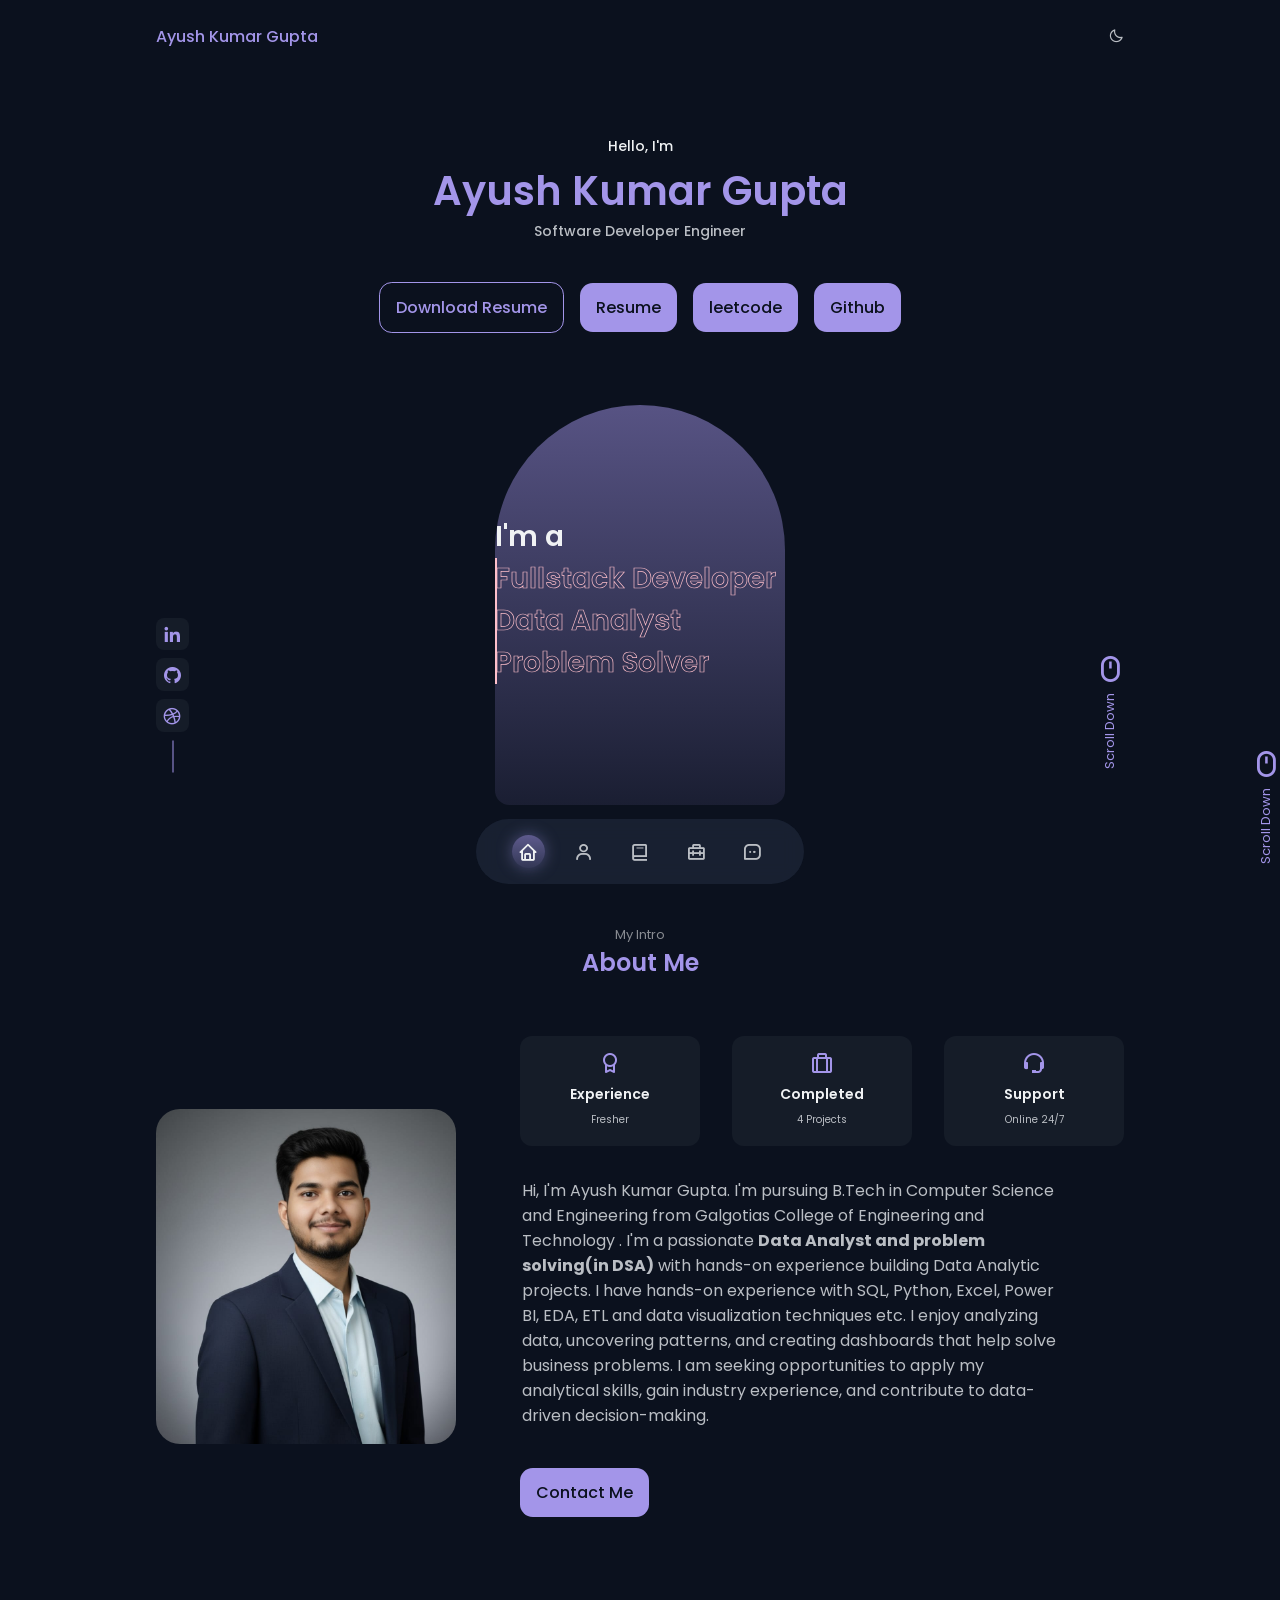
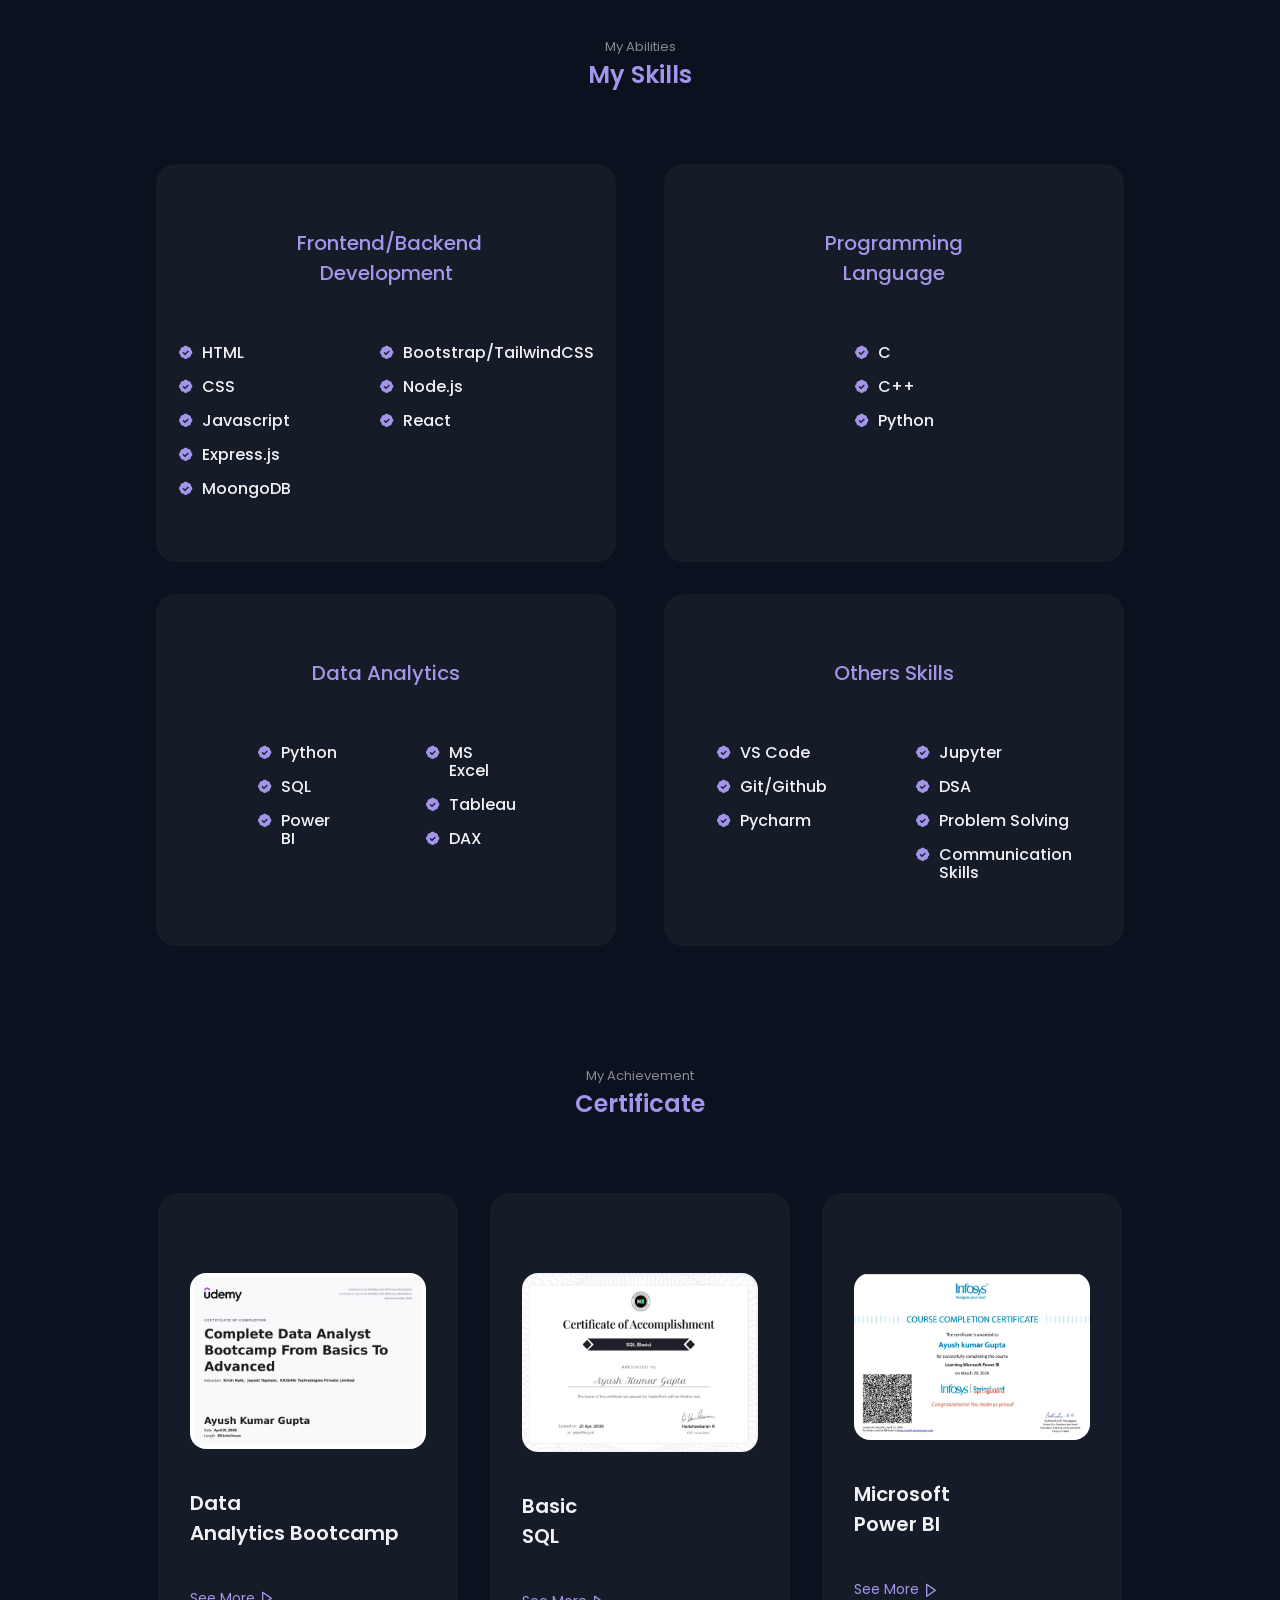
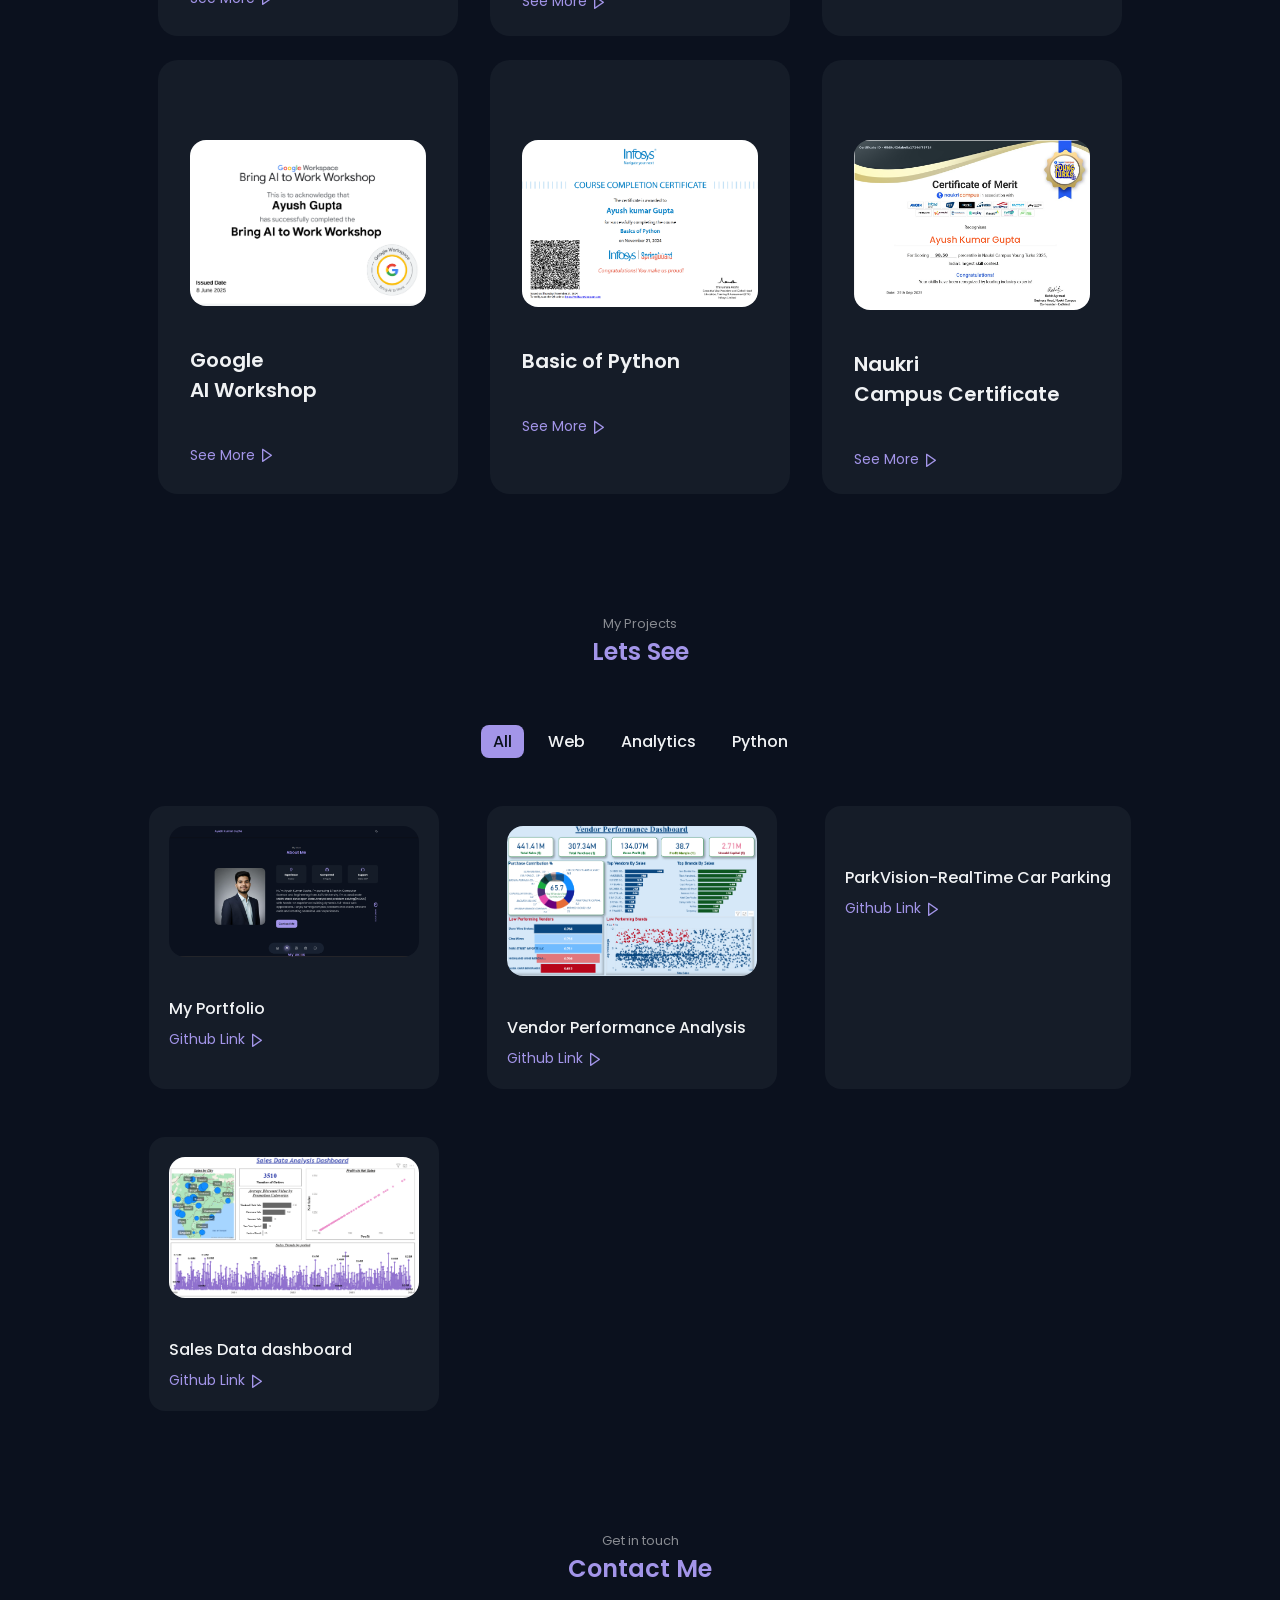
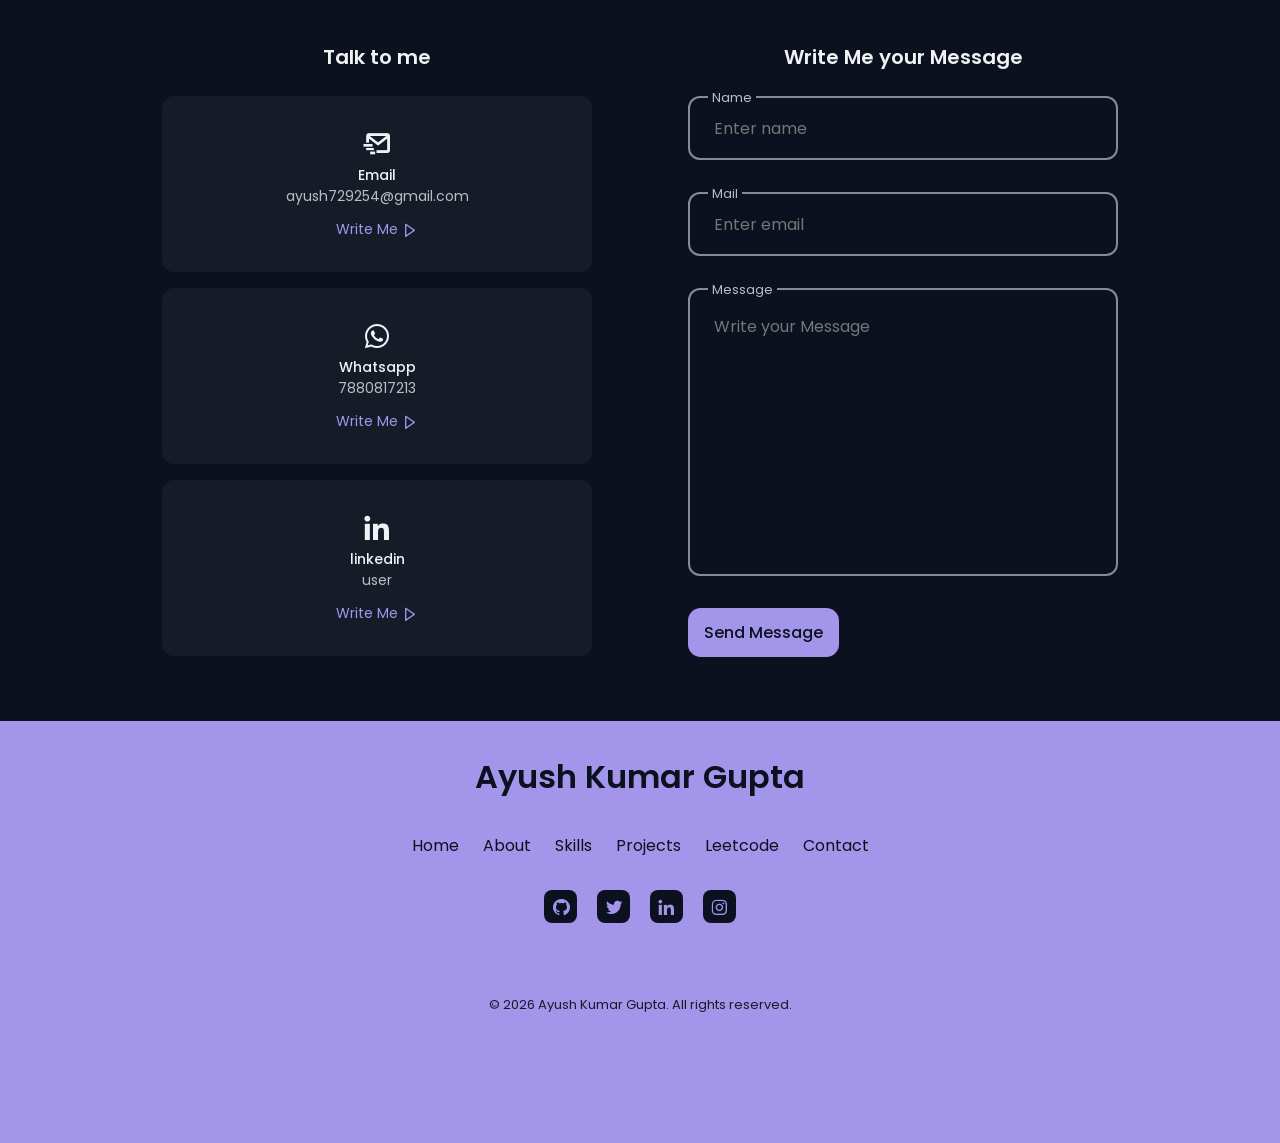
==== index.html @ bf46ec75 "Add files via upload" ====
<!DOCTYPE html>
<html lang="en">

<head>
    <meta charset="UTF-8">
    <meta name="viewport" content="width=device-width, initial-scale=1.0">

    <!--=============== FAVICON ===============-->
    <link rel="icon" href="#" />

    <!--=============== BOXICONS ===============-->
    <link href='https://unpkg.com/boxicons@2.1.2/css/boxicons.min.css' rel='stylesheet'>

    <!--=============== SWIPER CSS ===============-->
    <link rel="stylesheet" href="assets/css/swiper-bundle.min.css">

    <!--=============== CSS ===============-->
    <link rel="stylesheet" href="assets/css/styles.css">

    <title> Ayush Portfolio </title>
</head>

<body>
    <!--=============== HEADER ===============-->
    <header class="header" id="header">
        <nav class="nav container">
            <a href="#about" class="nav__logo">Ayush Kumar Gupta</a>

            <div class="nav__menu">
                <ul class="nav__list">
                    <li class="nav__item ">
                        <a href="#home" class="nav__link">
                            <i class='bx bx-home'></i>
                        </a>
                    </li>

                    <li class="nav__item ">
                        <a href="#about" class="nav__link">
                            <i class='bx bx-user'></i>
                        </a>
                    </li>

                    <li class="nav__item">
                        <a href="#skills" class="nav__link">
                            <i class='bx bx-book'></i>
                        </a>
                    </li>

                    <li class="nav__item">
                        <a href="#work" class="nav__link">
                            <i class='bx bx-briefcase-alt-2'></i>
                        </a>
                    </li>

                    <li class="nav__item">
                        <a href="#contact" class="nav__link">
                            <i class='bx bx-message-square-dots'></i>
                        </a>
                    </li>
                </ul>
            </div>

            <!--=============== theme change button ===============-->
            <i class='bx bx-moon change-theme change-theme-button' id="theme-button"></i>

        </nav>
    </header>

    <!--=============== MAIN ===============-->
    <main class="main">
        <!--=============== HOME ===============-->
        <section class="home section" id="home">
            <div class="home__container container grid">
                <div class="home__data">
                    <span class="home__greeting">Hello, I'm</span>
                    <h1 class="home__name">Ayush Kumar Gupta</h1>
                    <h3 class="home__education">Software Developer Engineer</h3>

                    <div class="home__button">
                        <a download="" href="https://drive.google.com/file/d/1FmV-9MqURmGTBAe4A-6rZG5leMgr5hjf/view?usp=drivesdk" class="button button--ghost">
                            Download Resume
                        </a>

                        <a href="https://drive.google.com/file/d/1FmV-9MqURmGTBAe4A-6rZG5leMgr5hjf/view?usp=drivesdk" class="button">Resume</a>
                        <a href="https://leetcode.com/u/Ayush_gupta7213/" class="button">leetcode</a>
                        <a href="https://github.com/ayush-7213" class="button">Github</a>
                    </div>
                </div>

                <div class="home__handle">
                    <!-- <img src="assets/img/my_profile_pic.jpg" alt="" class="home__img"> -->
                     <h3>I'm a <br>
                        <span style="--i:3;" data-text="Fullstack Developer">Fullstack Developer</span>
                        <span style="--i:2;" data-text="Data Analyst">Data Analyst</span>
                        <span style="--i:1;" data-text="Problem Solver">Problem Solver</span>
                    
                    </h3>

                </div>

                <div class="home__social">
                    <a href="https://www.linkedin.com/in/ayush-kumar-gupta-65a687279/" target="_blank" class="home__social-link">
                        <i class='bx bxl-linkedin'></i>
                    </a>
                    <a href="https://github.com/ayush-7213" target="_blank" class="home__social-link">
                        <i class='bx bxl-github'></i>
                    </a>
                    <a href="https://leetcode.com/u/Ayush_gupta7213/" target="_blank" class="home__social-link">
                        <i class='bx bxl-dribbble'></i>
                    </a>
                </div>

                <a href="#about" class="home__scroll">
                    <i class='bx bx-mouse home__scroll-icon'></i>
                    <span class="home__scroll-name">Scroll Down</span>
                </a>
            </div>
        </section>

        <!--=============== ABOUT ===============-->
        <section class="about section" id="about">
            <span class="section__subtitle">My Intro</span>
            <h2 class="section__title">About Me</h2>

            <div class="about__container container grid">
                <img src="assets/img/my_profile_pic.jpg" alt="" class="about__img">

                <div class="about__data">
                    <div class="about__info">
                        <div class="about__box">
                            <i class='bx bx-award about__icon'></i>
                            <h3 class="about__title">Experience</h3>
                            <span class="about__subtitle">Fresher</span>
                        </div>
                        <div class="about__box">
                            <i class='bx bx-briefcase-alt about__icon'></i>
                            <h3 class="about__title">Completed</h3>
                            <span class="about__subtitle">4 Projects</span>
                        </div>
                        <div class="about__box">
                            <i class='bx bx-support about__icon'></i>
                            <h3 class="about__title">Support</h3>
                            <span class="about__subtitle">Online 24/7</span>
                        </div>
                    </div>

                    <p class="about__description">
                        Hi, I'm Ayush Kumar Gupta. I'm pursuing B.Tech in Computer Science and Engineering from Galgotias College of Engineering and Technology .
                        I'm a passionate <b>Data Analyst and problem solving(in DSA)</b> with hands-on experience building Data Analytic projects. 
                        I have hands-on experience with SQL, Python, Excel, Power BI, EDA, ETL and data visualization techniques etc. I enjoy analyzing data, uncovering patterns, 
                        and creating dashboards that help solve business problems. I am seeking opportunities to apply my analytical skills, gain industry experience,
                        and contribute to data-driven decision-making.
                    </p>

                    <a href="#contact" class="button about__button-contact">Contact Me</a>

                    <a href="#skills" class="home__scroll">
                    <i class='bx bx-mouse home__scroll-icon'></i>
                    <span class="home__scroll-name">Scroll Down</span>
                </a>
                </div>
            </div>
        </section>

        <!--=============== SKILLS ===============-->
        <section class="skills section" id="skills">
            <span class="section__subtitle">My Abilities</span>
            <h2 class="section__title">My Skills</h2>

            <div class="skills__container container grid">
                <div class="skills__content">
                    <h3 class="skills__title">Frontend/Backend Development</h3>

                    <div class="skills__box">
                        <div class="skills__group">
                            <div class="skills__data">
                                <i class='bx bxs-badge-check'></i>

                                <div>
                                    <h3 class="skills__name">HTML</h3>
                                </div>
                            </div>

                            <div class="skills__data">
                                <i class='bx bxs-badge-check'></i>

                                <div>
                                    <h3 class="skills__name">CSS</h3>
                                </div>
                            </div>

                            <div class="skills__data">
                                <i class='bx bxs-badge-check'></i>

                                <div>
                                    <h3 class="skills__name">Javascript</h3>
                                </div>
                            </div>

                            <div class="skills__data">
                                <i class='bx bxs-badge-check'></i>

                                <div>
                                    <h3 class="skills__name">Express.js</h3>
                                </div>
                            </div>

                            <div class="skills__data">
                                <i class='bx bxs-badge-check'></i>

                                <div>
                                    <h3 class="skills__name">MoongoDB</h3>
                                </div>
                            </div>

                        </div>
                        <div class="skills__group">
                            <div class="skills__data">
                                <i class='bx bxs-badge-check'></i>

                                <div>
                                    <h3 class="skills__name">Bootstrap/TailwindCSS</h3>
                                    
                                </div>
                            </div>

                            <div class="skills__data">
                                <i class='bx bxs-badge-check'></i>

                                <div>
                                    <h3 class="skills__name">Node.js</h3>
                                    
                                </div>
                            </div>

                            <div class="skills__data">
                                <i class='bx bxs-badge-check'></i>

                                <div>
                                    <h3 class="skills__name">React</h3>
                                    
                                </div>
                            </div>

                        </div>
                    </div>
                </div>

                <!-- 2nd -->

                <div class="skills__content">
                    <h3 class="skills__title">Programming Language</h3>

                    <div class="skills__box">
                        <div class="skills__group">
                            <div class="skills__data">
                                <i class='bx bxs-badge-check'></i>

                                <div>
                                    <h3 class="skills__name">C</h3>
                                </div>
                            </div>

                            <div class="skills__data">
                                <i class='bx bxs-badge-check'></i>

                                <div>
                                    <h3 class="skills__name">C++</h3>
                                </div>
                            </div>

                            <div class="skills__data">
                                <i class='bx bxs-badge-check'></i>

                                <div>
                                    <h3 class="skills__name">Python</h3>
                                </div>
                            </div>

                        </div>
                        <!-- <div class="skills__group">
                            <div class="skills__data">
                                <i class='bx bxs-badge-check'></i>

                                <div>
                                    <h3 class="skills__name">Bootstrap</h3>
                                    
                                </div>
                            </div>

                            <div class="skills__data">
                                <i class='bx bxs-badge-check'></i>

                                <div>
                                    <h3 class="skills__name">Git</h3>
                                    
                                </div>
                            </div>

                            <div class="skills__data">
                                <i class='bx bxs-badge-check'></i>

                                <div>
                                    <h3 class="skills__name">React</h3>
                                    
                                </div>
                            </div>

                        </div> -->
                    </div>
                </div>

                <!-- 3rd -->

                <div class="skills__content">
                    <h3 class="skills__title">Data Analytics</h3>

                    <div class="skills__box">
                        <div class="skills__group">
                            <div class="skills__data">
                                <i class='bx bxs-badge-check'></i>

                                <div>
                                    <h3 class="skills__name">Python</h3>
                                </div>
                            </div>

                            <div class="skills__data">
                                <i class='bx bxs-badge-check'></i>

                                <div>
                                    <h3 class="skills__name">SQL</h3>
                                </div>
                            </div>

                            <div class="skills__data">
                                <i class='bx bxs-badge-check'></i>

                                <div>
                                    <h3 class="skills__name">Power BI</h3>
                                </div>
                            </div>

                        </div>
                        <div class="skills__group">
                            <div class="skills__data">
                                <i class='bx bxs-badge-check'></i>

                                <div>
                                    <h3 class="skills__name">MS Excel</h3>
                                    
                                </div>
                            </div>

                            <div class="skills__data">
                                <i class='bx bxs-badge-check'></i>

                                <div>
                                    <h3 class="skills__name">Tableau</h3>
                                    
                                </div>
                            </div>

                            <div class="skills__data">
                                <i class='bx bxs-badge-check'></i>

                                <div>
                                    <h3 class="skills__name">DAX</h3>
                                    
                                </div>
                            </div>

                        </div>
                    </div>
                </div>

                <!-- 4th -->

                <div class="skills__content">
                    <h3 class="skills__title">Others Skills</h3>

                    <div class="skills__box">
                        <div class="skills__group">
                            <div class="skills__data">
                                <i class='bx bxs-badge-check'></i>

                                <div>
                                    <h3 class="skills__name">VS Code</h3>
                                    
                                </div>
                            </div>

                            <div class="skills__data">
                                <i class='bx bxs-badge-check'></i>

                                <div>
                                    <h3 class="skills__name">Git/Github</h3>
                                    
                                </div>
                            </div>

                            <div class="skills__data">
                                <i class='bx bxs-badge-check'></i>

                                <div>
                                    <h3 class="skills__name">Pycharm</h3>
                                    
                                </div>
                            </div>

                        </div>
                        <div class="skills__group">
                            <div class="skills__data">
                                <i class='bx bxs-badge-check'></i>

                                <div>
                                    <h3 class="skills__name">Jupyter</h3>
                                    
                                </div>
                            </div>

                            <div class="skills__data">
                                <i class='bx bxs-badge-check'></i>

                                <div>
                                    <h3 class="skills__name">DSA</h3>
                                    
                                </div>
                            </div>

                            <div class="skills__data">
                                <i class='bx bxs-badge-check'></i>

                                <div>
                                    <h3 class="skills__name">Problem Solving</h3>
                                </div>
                            </div>

                            <div class="skills__data">
                                <i class='bx bxs-badge-check'></i>

                                <div>
                                    <h3 class="skills__name">Communication Skills</h3>
                                </div>
                            </div>

                        </div>
                       
                    </div>
                </div>
        </section>

        <!--=============== SERVICES ===============-->
        <section class="services section">
            <span class="section__subtitle">My Achievement</span>
            <h2 class="section__title">Certificate</h2>

            <div class="services__container container grid">
                <div class="services__card">
                    <img src="assets/img/udemy data analytics.jpeg" alt="" class="work__img">
                    <div class="serv">
                        <h3 class="services__title">Data <br> Analytics Bootcamp</h3>

                        <span class="services__button">
                            See More <i class='bx bx-right-arrow services__icon'></i>
                        </span>
                    </div>


                    <div class="services__modal">
                        <div class="services__modal-content">
                            <i class='bx bx-x services__modal-close'></i>

                            <h3 class="services__modal-title">Data Analytics Bootcamp</h3>

                            <p class="services__modal-description">
                                I completed an intensive Complete Data Analyst Bootcamp From Basics To Advanced certification from 
                                Udemy, gaining practical knowledge in data analysis, visualization, and real-world problem solving.
                                The program strengthened my analytical thinking and hands-on skills in handling data-driven projects and business insights.
                            </p>

                            <ul class="services__modal-list">
                                <li class="services__modal-item">
                                    <i class='bx bx-check-circle'></i>
                                    <p class="services__modal-info">
                                        Data cleaning and preprocessing
                                    </p>
                                </li>

                                <li class="services__modal-item">
                                    <i class='bx bx-check-circle'></i>
                                    <p class="services__modal-info">
                                        Exploratory Data Analysis (EDA)
                                    </p>
                                </li>

                                <li class="services__modal-item">
                                    <i class='bx bx-check-circle'></i>
                                    <p class="services__modal-info">
                                        Data visualization and dashboard creation
                                    </p>
                                </li>

                                <li class="services__modal-item">
                                    <i class='bx bx-check-circle'></i>
                                    <p class="services__modal-info">
                                        SQL, Excel, Python, and Power BI fundamentals
                                    </p>
                                </li>

                                <li class="services__modal-item">
                                    <i class='bx bx-check-circle'></i>
                                    <p class="services__modal-info">
                                        Statistical analysis and business insights

                                    </p>
                                </li>
                            </ul>
                        </div>
                    </div>
                </div>

                <div class="services__card">
                    <img src="assets/img/hackerrank SQL.jpeg" alt="" class="work__img">
                    <h3 class="services__title">Basic <br> SQL </h3>

                    <span class="services__button">
                        See More <i class='bx bx-right-arrow services__icon'></i>
                    </span>

                    <div class="services__modal">
                        <div class="services__modal-content">
                            <i class='bx bx-x services__modal-close'></i>

                            <h3 class="services__modal-title">Basic SQL</h3>

                            <p class="services__modal-description">
                                I have successfully earned the HackerRank SQL (Basic) Certificate, demonstrating my understanding of fundamental database
                                concepts and SQL query writing. This certification validates my ability to work with relational 
                                databases and retrieve, filter, sort, and manipulate data using SQL.
                            </p>

                            <ul class="services__modal-list">
                                <li class="services__modal-item">
                                    <i class='bx bx-check-circle'></i>
                                    <p class="services__modal-info">
                                        Write basic SQL queries for data retrieval.
                                    </p>
                                </li>

                                <li class="services__modal-item">
                                    <i class='bx bx-check-circle'></i>
                                    <p class="services__modal-info">
                                        Use filtering, sorting, and conditional clauses.
                                    </p>
                                </li>

                                <li class="services__modal-item">
                                    <i class='bx bx-check-circle'></i>
                                    <p class="services__modal-info">
                                        Work with database tables and relationships.
                                    </p>
                                </li>

                                <li class="services__modal-item">
                                    <i class='bx bx-check-circle'></i>
                                    <p class="services__modal-info">
                                       Apply aggregate functions and grouping operations.
                                    </p>
                                </li>

                                <li class="services__modal-item">
                                    <i class='bx bx-check-circle'></i>
                                    <p class="services__modal-info">
                                        Solve real-world data analysis problems using SQL.
                                    </p>
                                </li>
                            </ul>
                        </div>
                    </div>
                </div>

                <div class="services__card">
                    <img src="assets/img/microsoft Power BI.jpeg" alt="" class="work__img">
                    <h3 class="services__title">Microsoft <br> Power BI</h3>

                    <span class="services__button">
                        See More <i class='bx bx-right-arrow services__icon'></i>
                    </span>

                    <div class="services__modal">
                        <div class="services__modal-content">
                            <i class='bx bx-x services__modal-close'></i>

                            <h3 class="services__modal-title">Microsoft Power BI</h3>

                            <p class="services__modal-description">
                                I have successfully completed the Learning Microsoft Power BI course offered by Infosys Springboard, 
                                gaining knowledge of business intelligence, data visualization, and interactive dashboard creation. 
                                This certification demonstrates my ability to transform raw data into meaningful insights for informed decision-making.
                            </p>

                            <ul class="services__modal-list">
                                <li class="services__modal-item">
                                    <i class='bx bx-check-circle'></i>
                                    <p class="services__modal-info">
                                        Create interactive reports and dashboards using Power BI.
                                    </p>
                                </li>

                                <li class="services__modal-item">
                                    <i class='bx bx-check-circle'></i>
                                    <p class="services__modal-info">
                                        Connect, clean, and transform data from multiple sources.
                                    </p>
                                </li>

                                <li class="services__modal-item">
                                    <i class='bx bx-check-circle'></i>
                                    <p class="services__modal-info">
                                        Use data visualization techniques to present insights effectively.
                                    </p>
                                </li>

                                <li class="services__modal-item">
                                    <i class='bx bx-check-circle'></i>
                                    <p class="services__modal-info">
                                        Perform basic data analysis and reporting.
                                    </p>
                                </li>

                                <li class="services__modal-item">
                                    <i class='bx bx-check-circle'></i>
                                    <p class="services__modal-info">
                                        Apply business intelligence concepts for data-driven decisions.
                                    </p>
                                </li>
                            </ul>
                        </div>
                    </div>
                </div>

                <div class="services__card">
                    <img src="assets/img/Google AI workshop .png" alt="" class="work__img">
                    <h3 class="services__title">Google <br>AI Workshop </h3>

                    <span class="services__button">
                        See More <i class='bx bx-right-arrow services__icon'></i>
                    </span>

                    <div class="services__modal">
                        <div class="services__modal-content">
                            <i class='bx bx-x services__modal-close'></i>

                            <h3 class="services__modal-title">Bring AI to Work Workshop – Google Workspace</h3>

                            <p class="services__modal-description">
                                I successfully completed the Bring AI to Work Workshop offered by Google Workspace, gaining practical knowledge of 
                                integrating Artificial Intelligence into everyday work processes. This workshop enhanced my understanding of 
                                AI-powered productivity tools and their applications in improving efficiency, collaboration, and decision-making.
                            </p>

                            <ul class="services__modal-list">
                                <li class="services__modal-item">
                                    <i class='bx bx-check-circle'></i>
                                    <p class="services__modal-info">
                                        Understand the fundamentals of Artificial Intelligence in the workplace.
                                    </p>
                                </li>

                                <li class="services__modal-item">
                                    <i class='bx bx-check-circle'></i>
                                    <p class="services__modal-info">
                                        Utilize AI-powered tools to improve productivity and workflow efficiency.
                                    </p>
                                </li>

                                <li class="services__modal-item">
                                    <i class='bx bx-check-circle'></i>
                                    <p class="services__modal-info">
                                        Apply AI for content creation, research, and task automation.
                                    </p>
                                </li>

                                <li class="services__modal-item">
                                    <i class='bx bx-check-circle'></i>
                                    <p class="services__modal-info">
                                        Enhance collaboration and decision-making using AI technologies.
                                    </p>
                                </li>

                                <li class="services__modal-item">
                                    <i class='bx bx-check-circle'></i>
                                    <p class="services__modal-info">
                                        Explore real-world use cases of AI in modern business environments.
                                    </p>
                                </li>
                            </ul>
                        </div>
                    </div>
                </div>

                <div class="services__card">
                    <img src="assets/img/Basic of Python.png" alt="" class="work__img">
                    <h3 class="services__title">Basic of Python </h3>

                    <span class="services__button">
                        See More <i class='bx bx-right-arrow services__icon'></i>
                    </span>

                    <div class="services__modal">
                        <div class="services__modal-content">
                            <i class='bx bx-x services__modal-close'></i>

                            <h3 class="services__modal-title">Basics of Python – Infosys Springboard</h3>

                            <p class="services__modal-description">
                                I successfully completed the Basics of Python course offered by Infosys Springboard, gaining a strong foundation in Python
                                programming and problem-solving. This certification demonstrates my ability to write efficient Python code, understand core programming concepts, and develop simple applications.
                            </p>

                            <ul class="services__modal-list">
                                <li class="services__modal-item">
                                    <i class='bx bx-check-circle'></i>
                                    <p class="services__modal-info">
                                        Understand Python syntax and programming fundamentals.
                                    </p>
                                </li>

                                <li class="services__modal-item">
                                    <i class='bx bx-check-circle'></i>
                                    <p class="services__modal-info">
                                        Work with variables, data types, operators, and control structures.
                                    </p>
                                </li>

                                <li class="services__modal-item">
                                    <i class='bx bx-check-circle'></i>
                                    <p class="services__modal-info">
                                        Implement functions, loops, and conditional statements.
                                    </p>
                                </li>

                                <li class="services__modal-item">
                                    <i class='bx bx-check-circle'></i>
                                    <p class="services__modal-info">
                                        Handle data using lists, tuples, dictionaries, and sets.
                                    </p>
                                </li>

                                <li class="services__modal-item">
                                    <i class='bx bx-check-circle'></i>
                                    <p class="services__modal-info">
                                        Develop logical solutions to programming and automation tasks.
                                    </p>
                                </li>
                            </ul>
                        </div>
                    </div>
                </div>


                <div class="services__card">
                    <img src="assets/img/naukri campus certificate.png" alt="" class="work__img">
                    <h3 class="services__title">Naukri <br> Campus Certificate</h3>

                    <span class="services__button">
                        See More <i class='bx bx-right-arrow services__icon'></i>
                    </span>

                    <div class="services__modal">
                        <div class="services__modal-content">
                            <i class='bx bx-x services__modal-close'></i>

                            <h3 class="services__modal-title">Naukri Campus certificate</h3>

                            <p class="services__modal-description">
                                I earned the Naukri Campus Young Turks 2025 Certificate of Merit by achieving an outstanding 98.50 
                                percentile in one of India’s largest skill assessment contests. This recognition highlights my
                                strong aptitude, problem-solving abilities, and industry-relevant skills evaluated by leading organizations.
                            </p>

                            <ul class="services__modal-list">
                                <li class="services__modal-item">
                                    <i class='bx bx-check-circle'></i>
                                    <p class="services__modal-info">
                                        Achieved 98.50 percentile among a large pool of participants.
                                    </p>
                                </li>

                                <li class="services__modal-item">
                                    <i class='bx bx-check-circle'></i>
                                    <p class="services__modal-info">
                                        Demonstrated strong analytical and problem-solving skills.
                                    </p>
                                </li>

                                <li class="services__modal-item">
                                    <i class='bx bx-check-circle'></i>
                                    <p class="services__modal-info">
                                        Showcased industry-ready aptitude and technical competencies.
                                    </p>
                                </li>

                                <li class="services__modal-item">
                                    <i class='bx bx-check-circle'></i>
                                    <p class="services__modal-info">
                                        Recognized by leading recruiters and industry experts.
                                    </p>
                                </li>

                                <li class="services__modal-item">
                                    <i class='bx bx-check-circle'></i>
                                    <p class="services__modal-info">
                                        Strengthened career readiness and professional credibility.
                                    </p>
                                </li>
                            </ul>
                        </div>
                    </div>
                </div>
            </div>
        </section>

        <!--=============== WORK ===============-->
        <section class="work section" id="work">
            <span class="section__subtitle">My Projects</span>
            <h2 class="section__title">Lets See</h2>

            <div class="work__filters">
                <span class="work__item active-work" data-filter='all'>All</span>
                <span class=" work__item" data-filter='.web'>Web</span>
                <span class=" work__item" data-filter='.movil'>Analytics</span>
                <span class=" work__item" data-filter='.design'>Python</span>
            </div>

            <div class="work__container container grid">
                <div class="work__card mix web">
                    <img src="assets/img/portfolio screenshot.png" alt="" class="work__img">

                    <h3 class="work__title">My Portfolio</h3>

                    <a href="#" class="work__button">
                        Github Link <i class='bx bx-right-arrow work__icon'></i>
                    </a>
                </div>

                <div class="work__card mix movil">
                    <img src="assets/img/Analytics 1.png" alt="" class="work__img">

                    <h3 class="work__title">Vendor Performance Analysis</h3>

                    <a href="https://github.com/ayush-7213/vendor-performance-analysis-sql-python-powerbi" class="work__button">
                        Github Link <i class='bx bx-right-arrow work__icon'></i>
                    </a>
                </div>

                <div class="work__card mix design">
                    <img src="https://user-images.githubusercontent.com/99664429/198391870-925d6ac1-15e6-41a7-af43-1f2102c17b0b.jpeg" alt="" class="work__img">

                    <h3 class="work__title">ParkVision-RealTime Car Parking</h3>

                    <a href="https://github.com/ayush-7213/ParkVision-RealTime_Car_Parking" class="work__button">
                        Github Link <i class='bx bx-right-arrow work__icon'></i>
                    </a>
                </div>

                <div class="work__card mix movil">
                    <img src="assets/img/Sales Data Dashboard.png" alt="" class="work__img">

                    <h3 class="work__title">Sales Data dashboard</h3>

                    <a href="https://github.com/ayush-7213/Sales-Data-Dashboard" class="work__button">
                        Github Link <i class='bx bx-right-arrow work__icon'></i>
                    </a>
                </div>

            </div>
        </section>

        <!--=============== TESTIMONIALS ===============-->
        <!-- <section class="testimonial section">
            <span class="section__subtitle">My clients say</span>
            <h2 class="section__title">Testimonials</h2>

            <div class="testimonial__container container swiper">
                <div class="swiper-wrapper">
                    <div class="testimonial__card swiper-slide">
                        <img src="assets/img/testimonial1.png" alt="" class="testimonial__img">

                        <h3 class="testimonial__name">Jhon Doe</h3>
                        <p class="testimonial__description">
                            A really good job, all aspects of the project were done well.
                            Very creative and thoughtful. I was very impressed and would recommend this to anyone.
                        </p>
                    </div>

                    <div class="testimonial__card swiper-slide">
                        <img src="assets/img/testimonial2.png" alt="" class="testimonial__img">

                        <h3 class="testimonial__name">Ada Hill</h3>
                        <p class="testimonial__description">
                            A really good job, all aspects of the project were done well.
                            Very creative and thoughtful. I was very impressed and would recommend this to anyone.
                        </p>
                    </div>

                    <div class="testimonial__card swiper-slide">
                        <img src="assets/img/testimonial3.png" alt="" class="testimonial__img">

                        <h3 class="testimonial__name">Jessica Park</h3>
                        <p class="testimonial__description">
                            A really good job, all aspects of the project were done well.
                            Very creative and thoughtful. I was very impressed and would recommend this to anyone.
                        </p>
                    </div>
                </div>
                <div class="swiper-pagination"></div>
            </div>

        </section> -->

        <!--=============== CONTACT ===============-->
        <section class="contact section" id="contact">
            <sapn class="section__subtitle">Get in touch</sapn>
            <h3 class="section__title">Contact Me</h3>

            <div class="contact__container container grid">
                <div class="contact__content">
                    <h3 class="contact__title contact__title-info">Talk to me</h3>

                    <div class="contact__info">
                        <div class="contact__card">
                            <i class='bx bx-mail-send contact__card-icon'></i>
                            <h3 class="contact__card-title">Email</h3>
                            <span class="contact__card-data">ayush729254@gmail.com</span>

                            <a href="https://mail.google.com/mail/u/0/?fs=1&to=ayush729254@gmail.com&tf=cm" target="_blank" class="contact__button">
                                Write Me <i class='bx bx-right-arrow contact__button-icon'></i>
                            </a>
                        </div>

                        <div class="contact__card">
                            <i class='bx bxl-whatsapp contact__card-icon'></i>
                            <h3 class="contact__card-title">Whatsapp</h3>
                            <span class="contact__card-data">7880817213</span>

                            <a href="https://api.whatsapp.com/send?phone=+916969696969&text=Hey there!" target="_blank"
                                class="contact__button">
                                Write Me <i class='bx bx-right-arrow contact__button-icon'></i>
                            </a>
                        </div>

                        <div class="contact__card">
                            <i class='bx bxl-linkedin contact__card-icon'></i>
                            <h3 class="contact__card-title">linkedin</h3>
                            <span class="contact__card-data">user</span>

                            <a href="https://www.linkedin.com/in/ayush-kumar-gupta-65a687279/" target="_blank" class="contact__button">
                                Write Me <i class='bx bx-right-arrow contact__button-icon'></i>
                            </a>
                        </div>
                    </div>
                </div>

                <div class="contact__content">
                    <h3 class="contact__title contact__title-form">Write Me your Message</h3>

                    <form action="" class="contact__form">
                        <div class="contact__form-div">
                            <label for="" class="contact__form-tag">Name</label>
                            <input type="text" placeholder="Enter name" class="contact__form-input">
                        </div>

                        <div class="contact__form-div">
                            <label for="" class="contact__form-tag">Mail</label>
                            <input type="text" placeholder="Enter email" class="contact__form-input">
                        </div>

                        <div class="contact__form-div contact__form-area">
                            <label for="" class="contact__form-tag">Message</label>
                            <textarea name="" id="" cols="30" rows="10" placeholder="Write your Message"
                                class="contact__form-input "></textarea>
                        </div>


                        <button class="button">
                            Send Message
                        </button>
                    </form>

                </div>

        </section>
    </main>

    <!--=============== FOOTER ===============-->
    <footer class="footer">
        <div class="footer__container container">
            <h1 class="footer__title">Ayush Kumar Gupta</h1>

            <ul class="footer__list">

                <li class="footer__item">
                    <a href="#" class="footer__link">Home</a>
                </li>
                <li class="footer__item">
                    <a href="#about" class="footer__link">About</a>
                </li>
                <li class="footer__item">
                    <a href="#skills" class="footer__link">Skills</a>
                </li>
                <li class="footer__item">
                    <a href="#work" class="footer__link">Projects</a>
                </li>
                <li class="footer__item">
                    <a href="https://leetcode.com/u/Ayush_gupta7213/" target="_blank" class="footer__link">Leetcode</a>
                </li>
                <li class="footer__item">
                    <a href="#contact" class="footer__link">Contact</a>
                </li>
            </ul>

            <ul class="footer__social">
                <li class="footer__social-item">
                    <a href="https://github.com/ayush-7213" target="_blank" class="footer__social-link">
                        <i class='bx bxl-github'></i>
                    </a>
                </li>
                <li class="footer__social-item">
                    <a href="#" target="_blank" class="footer__social-link">
                        <i class='bx bxl-twitter footer__social-icon'></i>
                    </a>
                </li>
                <li class="Linked In">
                    <a href="https://www.linkedin.com/in/ayush-kumar-gupta-65a687279/" target="_blank" class="footer__social-link">
                        <i class='bx bxl-linkedin footer__social-icon'></i>
                    </a>
                </li>
                <li class="footer__social-item">
                    <a href="#" target="_blank" class="footer__social-link">
                        <i class='bx bxl-instagram footer__social-icon'></i>
                    </a>
                </li>
            </ul>

            <span class="footer__copy">
                &#169; 2026 Ayush Kumar Gupta. All rights reserved.
            </span>
        </div>
    </footer>

    <!--=============== SCROLLREVEAL ===============-->

    <!-- <script src="assets/js/scrollreveal.min.js"></script> -->
    <script src="https://unpkg.com/scrollreveal/dist/scrollreveal.min.js"></script>

    <!--=============== SWIPER JS ===============-->
    <script src="assets/js/swiper-bundle.min.js"></script>

    <!--=============== MIXITUP FILTER ===============-->
    <script src="assets/js/mixitup.min.js"></script>

    <!--=============== MAIN JS ===============-->
    <script src="assets/js/main.js"></script>

</body>

</html>
---- assets/css/styles.css ----
/*=============== GOOGLE FONTS ===============*/
@import url("https://fonts.googleapis.com/css2?family=Poppins:wght@400;500;600&display=swap");

/*=============== VARIABLES CSS ===============*/
:root {
  --header-height: 3.5rem;

  /*========== Colors ==========*/
  /*Color mode HSL(hue, saturation, lightness)*/
  /*   
        Purple: hsl(250, 66%, 75%)
        Blue: hsl(207, 90%, 72%)
        Pink: hsl(356, 66%, 75%)
        Teal: hsl(174, 63%, 62%)
  */
  --first-hue: 250;
  --sat: 66%;
  --lig: 75%;
  --second-hue: 219;
  --first-color: hsl(var(--first-hue), var(--sat), var(--lig));
  --first-color-alt: hsl(var(--first-hue), var(--sat), 71%); /* -4% */
  --title-color: hsl(var(--second-hue), 15%, 95%);
  --text-color: hsl(var(--second-hue), 8%, 75%);
  --text-color-light: hsl(var(--second-hue), 4%, 55%);
  --body-color: hsl(var(--second-hue), 48%, 8%);
  --container-color: hsl(var(--second-hue), 32%, 12%);

  /*========== Font and typography ==========*/
  /*.5rem = 8px | 1rem = 16px ...*/
  --body-font: "Poppins", sans-serif;
  --biggest-font-size: 1.75rem;
  --h1-font-size: 1.5rem;
  --h2-font-size: 1.25rem;
  --h3-font-size: 1rem;
  --normal-font-size: 0.938rem;
  --small-font-size: 0.813rem;
  --smaller-font-size: 0.75rem;
  --tiny-font-size: 0.625rem;

  /*========== Font weight ==========*/
  --font-medium: 500;
  --font-semibold: 600;

  /*========== z index ==========*/
  --z-tooltip: 10;
  --z-fixed: 100;
  --z-modal: 1000;
}

/* Responsive typography */
@media screen and (min-width: 968px) {
  :root {
    --biggest-font-size: 2.5rem;
    --h1-font-size: 2.25rem;
    --h2-font-size: 1.5rem;
    --h3-font-size: 1.25rem;
    --normal-font-size: 1rem;
    --small-font-size: 0.875rem;
    --smaller-font-size: 0.813rem;
  }
}

/*=============== BASE ===============*/
* {
  box-sizing: border-box;
  padding: 0;
  margin: 0;
}

html {
  scroll-behavior: smooth;
}

body,
button,
input,
textarea {
  font-family: var(--body-font);
  font-size: var(--normal-font-size);
}

body {
  background-color: var(--body-color);
  color: var(--text-color);
  transition: 0.4s; /* for light mode animation */
}

h1,
h2,
h3 {
  color: var(--title-color);
  font-weight: var(--font-semibold);
}

ul {
  list-style: none;
}

a {
  text-decoration: none;
}

button {
  cursor: pointer;
  border: none;
  outline: none;
}

img {
  max-width: 100%;
  height: auto;
}

/*=============== THEME ===============*/
.change__theme {
  font-size: 1.25rem;
  cursor: pointer;
  transition: 0.3s;
}

.change__theme:hover {
  color: var(--first-color);
}

/*========== Variables light theme ==========*/
body.light-theme {
  --title-color: hsl(var(--second-hue), 15%, 15%);
  --text-color: hsl(var(--second-hue), 8%, 35%);
  --body-color: hsl(var(--second-hue), 100%, 99%);
  --container-color: #e9e9e9;
}

/*========== 
    Color changes in some parts of 
    the website, in light theme
==========*/
.light-theme .scroll-header {
  box-shadow: 0 2px 4px hsla(0, 0%, 1%, 0.1);
}

.light-theme .nav__menu {
  background-color: hsla(var(--second-hue), 32%, 90%, 0.8);
}

.light-theme .section__subtitle {
  color: var(--text-color);
}

.light-theme .home__social-link {
  box-shadow: 0 2px 16px hsla(var(--second-hue), 48%, 8%, 0.1);
}

.light-theme .home__social-link::after,
.light-theme .footer__social-link {
  background-color: var(--title-color);
}

.light-theme .home__social-link,
.light-theme .home__scroll,
.light-theme .button,
.light-theme .button:hover,
.light-theme .active-work,
.light-theme .footer__title,
.light-theme .footer__link,
.light-theme .footer__copy {
  color: var(--title-color);
}

.light-theme .about__box {
  box-shadow: 0 2px 16px hsla(var(--second-hue), 48%, 8%, 0.1);
}

.light-theme .button,
.light-theme .skills__content,
.light-theme .services__card,
.light-theme .work__card,
.light-theme .testimonial__card,
.light-theme .contact__card,
.light-theme .contact__form-div {
  box-shadow: 0 2px 16px hsla(var(--second-hue), 48%, 8%, 0.1);
}

.light-theme::-webkit-scrollbar {
  background-color: hsl(var(--second-hue), 8%, 80%);
}
/*=============== REUSABLE CSS CLASSES ===============*/
.container {
  max-width: 968px;
  margin-left: 1rem;
  margin-right: 1rem;
}

.grid {
  display: grid;
  gap: 1.25rem;
}

.main {
  overflow: hidden;
}

.section {
  padding: 4.5rem 0 1rem;
}

.section__title,
.section__subtitle {
  text-align: center;
}

.section__title {
  font-size: var(--h2-font-size);
  color: var(--first-color);
  margin-bottom: 2rem;
}

.section__subtitle {
  display: block;
  font-size: var(--smaller-font-size);
  color: var(--text-color-light);
}

/*=============== HEADER & NAV===============*/
.header {
  position: fixed;
  top: 0;
  left: 0;
  width: 100%;
  /* height: var(--header-height); */
  background-color: var(--body-color);
  z-index: var(--z-fixed);
  transition: 0.4s;
}

.nav {
  height: var(--header-height);
  display: flex;
  justify-content: space-between;
  align-items: center;
}

.nav__logo {
  color: var(--first-color);
  font-weight: var(--font-medium);
  transition: 0.4s;
}

.nav__logo:hover {
  color: var(--first-color-alt);
}

.nav__menu {
  position: fixed;
  bottom: 1rem;
  background-color: hsla(var(--second-hue), 32%, 16%, 0.8);
  width: 90%;
  border-radius: 4rem;
  padding: 1rem 2.25rem;
  backdrop-filter: blur(10px);
  transition: 0.4s;
}

.nav__list {
  display: flex;
  justify-content: space-between;
  align-items: center;
}

.nav__link {
  color: var(--text-color);
  font-size: 1.25rem;
  padding: 0.4rem;
  font-weight: var(--font-medium);
  text-decoration: none;
  transition: 0.4s;
  display: flex;
  border-radius: 5rem;
}

/* Active link */
.active-link {
  background: linear-gradient(
    180deg,
    hsla(var(--first-hue), var(--sat), var(--lig), 0.5),
    hsla(var(--first-hue), var(--sat), var(--lig), 0.2)
  );
  box-shadow: 0 0 16px hsla(var(--first-hue), var(--sat), var(--lig), 0.4);
  border-radius: 5rem;

  color: var(--title-color);
}

/* Change background header */
.scroll-header {
  box-shadow: 0 4px 4px hsla(0, 0%, 4%, 0.3);
}

/*=============== HOME ===============*/
.home__container {
  position: relative;
  row-gap: 4.5rem;
  padding-top: 2rem;
}

.home__data {
  text-align: center;
}

.home__greeting,
.home__education {
  font-size: var(--small-font-size);
  font-weight: var(--font-medium);
}

.home__greeting {
  display: block;
  color: var(--title-color);
  margin-bottom: 0.25rem;
}

.home__education {
  color: var(--text-color);
  margin-bottom: 2.5rem;
}

.home__name {
  font-size: var(--biggest-font-size);
  color: var(--first-color);
}

.home__img {
  width: 160px;
}

.home__handle {
  justify-self: center;
  width: 190px;
  height: 293px;
  background: linear-gradient(
    180deg,
    hsla(var(--first-hue), var(--sat), var(--lig), 0.5),
    hsla(var(--first-hue), var(--sat), var(--lig), 0.1)
  );

  border-radius: 10rem 10rem 1rem 1rem;
  display: flex;
  align-items: center;
  justify-content: center;
  overflow: hidden;
}

.home__handle h3 {
    display: inline-block;
    font-size: 28px;
    margin-top: -10px;
}

.home__handle h3 span {
    position: relative;
    display: inline-block;
    color: transparent;
    -webkit-text-stroke: .7px pink;
    animation: display-text 12s linear infinite;
    animation-delay: calc(-4s * var(--i));
}

@keyframes display-text {
    
    25%,
    100% {
        display: none;
    }
}

.home__handle h3 span::before{
    content: attr(data-text);
    position: absolute;
    width: 0;
    border-right: 2px solid pink;
    color: pink;
    white-space: nowrap;
    overflow: hidden;
    animation: fill-text 4s linear infinite;
}

@keyframes fill-text {
    10%,
    100% {
        width: 0;
    }
    70%,
    90% {
        width: 100%;
    }
}

.home__button {
  display: flex;
  justify-content: center;
  align-items: center;
  gap: 1rem;
}

.home__social,
.home__scroll {
  position: absolute;
}

.home__social {
  bottom: 4rem;
  left: 0;
  display: grid;
  row-gap: 0.5rem;
}

.home__social-link {
  width: max-content;
  background-color: var(--container-color);
  color: var(--first-color);
  padding: 0.25rem;
  border-radius: 0.5rem;
  display: flex;
  font-size: 1rem;
  transition: 0.4s;
}

.home__social-link:hover {
  background-color: var(--first-color);
  color: #ffffff;
}

.home__social::after {
  content: "";
  width: 32px;
  height: 1px;
  background-color: var(--first-color);
  transform: rotate(90deg) translate(16px, 4px);
}

.home__scroll {
  color: var(--first-color);
  right: -1.5rem;
  bottom: 4rem;
  display: grid;
  row-gap: 2.25rem;
  justify-items: center;
}

.home__scroll-icon {
  font-size: 1.25rem;
}

.home__scroll-name {
  font-size: var(--smaller-font-size);
  transform: rotate(-90deg);
}

/*=============== BUTTONS ===============*/
.button {
  display: inline-block;
  background-color: var(--first-color);
  color: var(--body-color);
  padding: 0.75rem 1rem;
  border-radius: 0.8rem;
  font-weight: var(--font-medium);
  transition: 0.4s;
}

.button:hover {
  background-color: var(--first-color-alt);
  color: var(--body-color);
}

.button--ghost {
  background-color: transparent;
  color: var(--first-color);
  border: 1px solid var(--first-color);
}

/*=============== ABOUT ===============*/
.about__container {
  row-gap: 2.5rem;
}

.about__img {
  width: 220px;
  border-radius: 1.5rem;
  justify-self: center;
}

.about__data {
  text-align: center;
}

.about__info {
  display: grid;
  grid-template-columns: repeat(3, 1fr);
  gap: 0.5rem;
  margin-bottom: 2rem;
}

.about__box {
  background-color: var(--container-color);
  border-radius: 0.75rem;
  padding: 0.75rem 0.5rem;
}

.about__icon {
  font-size: 1.5rem;
  color: var(--first-color);
  margin-bottom: 0.5rem;
}

.about__title {
  font-size: var(--small-font-size);
}

.about__subtitle {
  font-size: var(--tiny-font-size);
}

.about__description {
  margin-bottom: 2rem;
}

/*=============== SKILLS ===============*/
.skills__container {
  row-gap: 2rem;
  padding-top: 1rem;
}

.skills__content {
  background-color: var(--container-color);
  padding: 1.5rem;
  border-radius: 1.25rem;
}

.skills__title {
  font-size: var(--normal-font-size);
  font-weight: var(--font-medium);
  color: var(--first-color);
  text-align: center;
  margin-bottom: 1.5rem;
}

.skills__box {
  display: flex;
  justify-content: center;
  column-gap: 2.5rem;
}

.skills__group {
  display: grid;
  align-content: flex-start;
  row-gap: 1rem;
}

.skills__data {
  display: flex;
  column-gap: 0.5rem;
}

.skills .bxs-badge-check {
  font-size: 1rem;
  color: var(--first-color);
}

.skills__name {
  font-size: var(--normal-font-size);
  font-weight: var(--font-medium);
  line-height: 18px;
}

.skills__level {
  font-size: var(--small-font-size);
}

/*=============== SERVICES ===============*/
.services__container {
  grid-template-columns: repeat(2, 1fr);
  gap: 1.5rem;
  padding-top: 1rem;
}

.services__card {
  background-color: var(--container-color);
  padding: 3rem 1.5rem 1.5em;
  border-radius: 1.25rem;
}

.services__title {
  font-size: var(--h3-font-size);
  margin-bottom: 2.5rem;
}

.services__button {
  color: var(--first-color);
  font-size: var(--small-font-size);
  display: flex;
  align-items: center;
  column-gap: 0.25rem;
  cursor: pointer;
}

.services__button:hover .services__icon {
  transform: translateX(0.25rem);
}

.services__icon {
  font-size: 1rem;
  transition: 0.4s;
}

/* Services modal */
.services__modal {
  position: fixed;
  inset: 0;
  background-color: hsl(var(--second-hue), 28%, 16%, 0.7);
  padding: 2rem 1rem;
  display: grid;
  place-items: center;
  transition: 0.4s;
  z-index: var(--z-modal);
  visibility: hidden;
  opacity: 0;
}

.services__modal-content {
  background-color: var(--body-color);
  padding: 4.5rem 1.5rem 2.5rem;
  border-radius: 1.5rem;
  position: relative;
}

.services__modal-title,
.services__modal-description {
  text-align: center;
}

.services__modal-title {
  font-size: var(--h3-font-size);
  color: var(--first-color);
  margin-bottom: 1rem;
}

.services__modal-description {
  font-size: var(--small-font-size);
  margin-bottom: 2rem;
}

.services__modal-list {
  display: grid;
  row-gap: 0.75rem;
}

.services__modal-item {
  display: flex;
  align-items: flex-start;
  column-gap: 0.5rem;
}

.services__modal-icon {
  font-size: 1.5rem;
  color: var(--first-color);
}

.services__modal-info {
  font-size: var(--small-font-size);
}

.services__modal-close {
  position: absolute;
  top: 1.5rem;
  right: 1.5rem;
  font-size: 1.5rem;
  color: var(--first-color);
  cursor: pointer;
}
/*Active modal*/

.active-modal {
  visibility: visible;
  opacity: 1;
}

/*=============== WORK ===============*/

.work__container {
  padding-top: 1rem;
}

.work__filters {
  display: flex;
  justify-content: center;
  align-items: center;
  column-gap: 0.75rem;
  margin-bottom: 2rem;
}

.work__item {
  cursor: pointer;
  color: var(--title-color);
  padding: 0.25rem 0.75rem;
  font-weight: var(--font-medium);
  border-radius: 0.5rem;
}

.work__card {
  background-color: var(--container-color);
  padding: 1rem;
  border-radius: 1rem;
}

.work__img {
  border-radius: 1rem;
  margin-bottom: 0.75rem;
}

.work__title {
  font-size: var(--normal-font-size);
  font-weight: var(--font-medium);
  margin-bottom: 0.25rem;
}

.work__button {
  width: max-content;
  color: var(--first-color);
  font-size: var(--small-font-size);
  display: flex;
  align-items: center;
  column-gap: 0.25rem;
  cursor: pointer;
}

.work__button:hover .work__icon {
  transform: translateX(0.25rem);
}

.work__icon {
  font-size: 1rem;
  transition: 0.4s;
}

/* Active item work*/
.active-work {
  background-color: var(--first-color);
  color: var(--body-color);
}

/*=============== TESTIMONIAL ===============*/
.testimonial__card {
  background-color: var(--container-color);
  padding: 1.25rem 1.5rem;
  border-radius: 1.5rem;
  margin-bottom: 3rem;
}

.testimonial__img {
  width: 60px;
  border-radius: 3rem;
  margin-bottom: 1rem;
}

.testimonial__name {
  font-size: var(--normal-font-size);
  font-weight: var(--font-medium);
  margin-bottom: 0.25rem;
}

.testimonial__description {
  font-size: var(--small-font-size);
  margin-bottom: 0.15rem;
}

/* Swiper class */
.swiper-pagination-bullet {
  background-color: var(--text-color-light);
}

.swiper-pagination-bullet-active {
  background-color: var(--first-color);
}

/*=============== CONTACT ===============*/
.contact__container {
  row-gap: 3rem;
  padding-bottom: 3rem;
}

.contact__title {
  text-align: center;
  font-size: var(--h3-font-size);
  margin-bottom: 1.5rem;
}

.contact__info {
  display: grid;
  gap: 1rem;
}

.contact__card {
  background-color: var(--container-color);
  padding: 2rem 1rem;
  border-radius: 0.75rem;
  text-align: center;
}

.contact__card-icon {
  font-size: 2rem;
  color: var(--title-color);
  margin-bottom: 0.25rem;
}

.contact__card-title,
.contact__card-data {
  font-size: var(--small-font-size);
}

.contact__card-title {
  font-weight: var(--font-medium);
}

.contact__card-data {
  display: block;
  margin-bottom: 0.75rem;
}

.contact__button {
  color: var(--first-color);
  font-size: var(--small-font-size);
  display: flex;
  align-items: center;
  justify-content: center;
  column-gap: 0.25rem;
  cursor: pointer;
}

.contact__button:hover .contact__button-icon {
  transform: translateX(0.25rem);
}

.contact__button-icon {
  font-size: 1rem;
  transition: 0.4s;
}

.contact__form-div {
  position: relative;
  margin-bottom: 2rem;
  height: 4rem;
}

.contact__form-input {
  position: absolute;
  top: 0;
  left: 0;
  width: 100%;
  height: 100%;
  border: 2px solid var(--text-color-light);
  background: none;
  border-radius: 0.75rem;
  padding: 1.5rem;
  font-size: var(--normal-font-size);
  color: var(--text-color);
  outline: none;
  z-index: 1;
}

.contact__form-tag {
  position: absolute;
  top: -0.75rem;
  left: 1.25rem;
  font-size: var(--smaller-font-size);
  padding: 0.25rem;
  background-color: var(--body-color);
  z-index: 10;
}

.contact__form-area {
  height: 17rem;
}

.contact__form-area textarea {
  resize: none;
}
/*=============== FOOTER ===============*/
.footer {
  background-color: var(--first-color);
}

.footer__container {
  padding: 2rem 0 6rem;
}

.footer__title,
.footer__link {
  color: var(--body-color);
}

.footer__title {
  text-align: center;
  margin-bottom: 2rem;
}

.footer__list {
  display: flex;
  justify-content: center;
  align-items: center;
  column-gap: 1.5rem;
  margin-bottom: 2rem;
}

.footer__social {
  display: flex;
  justify-content: center;
  align-items: center;
  column-gap: 1.25rem;
}

.footer__social-link {
  background-color: var(--body-color);
  color: var(--first-color);
  padding: 0.35rem;
  border-radius: 0.25rem;
  font-size: 1rem;
  display: inline-flex;
}

.footer__copy {
  display: block;
  margin-top: 4.5rem;
  color: var(--container-color);
  text-align: center;
  font-size: var(--smaller-font-size);
  margin-bottom: 2rem;
}

/*=============== SCROLL BAR ===============*/
::-webkit-scrollbar {
  width: 0.5rem;
  border-radius: 0.5rem;
  background-color: var(--container-color);
}

::-webkit-scrollbar-track {
  border-radius: 1.5rem;
}

::-webkit-scrollbar-thumb {
  background-color: var(--first-color);
  border-radius: 0.5rem;
}

::-webkit-scrollbar-thumb:hover {
  background-color: var(--first-color-alt);
}

/*=============== BREAKPOINTS ===============*/
/* For small devices */
@media screen and (max-width: 320px) {
  .nav__menu {
    padding: 1rem 1.5rem;
  }

  .home__button {
    flex-direction: column;
  }

  .home__handle {
    width: 150px;
    height: 253px;
  }

  .home__img {
    width: 130px;
  }

  .about__info {
    grid-template-columns: repeat(2, 1fr);
  }

  .skills__box {
    column-gap: 1rem;
  }

  .skills__name {
    font-size: var(--small-font-size);
  }

  .skills__level {
    font-size: var(--smaller-font-size);
  }

  .services__container {
    grid-template-columns: 145px;
    justify-content: center;
  }

  .work__item {
    font-size: var(--small-font-size);
  }

  .work__filters {
    column-gap: 0.25rem;
  }
}

@media screen and (min-width: 435px) {
  .work__container {
    justify-content: center;
    grid-template-columns: repeat(2, max-content);
  }

  .work__img {
    width: 165px;
  }
}

/* For medium devices */
@media screen and (min-width: 630px) {
  .nav__menu {
    width: 328px;
    left: 0;
    right: 0;
    margin: 0 auto;
  }

  .about__info {
    grid-template-columns: repeat(3, 180px);
    justify-content: center;
  }

  .about__description {
    padding: 1rem 5rem;
    width: 600px;
    margin: 0 auto 2rem auto;
  }

  .about__box {
    padding: 1.75rem 0.95rem;
  }

  .skills__container {
    justify-content: center;
  }

  .skills__content {
    padding: 4rem 8.8rem;
  }

  .skills__title {
    font-size: var(--h3-font-size);
    margin-bottom: 1.5rem;
  }

  .skills__box {
    column-gap: 5.5rem;
  }

  .services__container {
    grid-template-columns: repeat(3, 177px);
    justify-content: center;
  }

  .services__modal-content {
    width: 500px;
    padding: 4.5rem 2.5rem 2.5rem;
  }

  .services__modal-description {
    padding: 0 3.5rem;
  }

  .work__container {
    justify-content: center;
    grid-template-columns: repeat(2, max-content);
  }

  .work__img {
    width: 250px;
  }

  .testimonial__container {
    width: 600px;
    margin: auto;
  }

  .contact__container {
    display: grid;
    grid-template-columns: 220px 340px;
    column-gap: 2rem;
    justify-content: center;
  }

  .contact__info {
    grid-template-columns: 200px;
    gap: 1rem;
  }

  .contact__form {
    width: 340px;
  }
  /* .contact__info {
    grid-template-columns: 350px;
    justify-content: center;
  }

  .contact__form {
    width: 360px;
    margin: 0 auto;
  } */
}

/* @media screen and (min-width: 767px) {
  /* .work__container {
    grid-template-columns: repeat(2, max-content);
  } */

/* .contact__info {
    grid-template-columns: 300px;
  }

  .contact__container {
    grid-template-columns: repeat(2, 325px);
    justify-content: center;
  }
} */

/* For large devices */
@media screen and (min-width: 992px) {
  .container {
    margin-left: auto;
    margin-right: auto;
  }

  .section {
    padding: 6.5rem 0 1rem;
  }

  .section__title {
    margin-bottom: 3.5rem;
  }

  .nav {
    height: calc(var(--header-height) + 1rem);
  }

  .home__handle {
    width: 290px;
    height: 400px;
  }

  .home__img {
    width: 220px;
  }
  .home__social-link {
    padding: 0.4rem;
    font-size: 1.25rem;
  }

  .home__social::after {
    transform: rotate(90deg) translate(16px, -1px);
  }

  .home__scroll-icon {
    font-size: 2rem;
  }

  .about__container {
    grid-template-columns: repeat(2, 1fr);
    align-items: center;
    column-gap: 4rem;
  }

  .about__img {
    width: 350px;
  }

  .about__data {
    text-align: initial;
  }

  .about__info {
    justify-content: initial;
    gap: 2rem;
  }

  .about__box {
    text-align: center;
    padding: 1rem 1.25rem;
  }

  .about__description {
    padding: 0 4rem 0 0;
    margin-bottom: 2.5rem;
  }

  .skills__container {
    grid-template-columns: repeat(2, 460px);
    column-gap: 3rem;
  }

  .skills__title {
    margin-bottom: 3.5rem;
  }

  .services__container {
    grid-template-columns: repeat(3, 300px);
    column-gap: 2rem;
  }

  .services__card {
    padding: 5rem 2rem 1.5rem;
  }

  .work__container {
    grid-template-columns: repeat(3, max-content);
    gap: 3rem;
  }

  .work__card {
    padding: 1.25rem;
  }

  .work__img {
    margin-bottom: 2rem;
  }

  .work__title {
    margin-bottom: 0.5rem;
  }

  .testimonial__container {
    width: 970px;
  }

  .testimonial__card {
    padding: 1.5rem 2rem;
  }

  .contact__info {
    grid-template-columns: 430px;
    gap: 1rem;
  }

  .contact__form {
    width: 430px;
  }

  .contact__form-area {
    height: 18rem;
  }

  .contact__container {
    grid-template-columns: repeat(2, 430px);
    column-gap: 6rem;
  }

  .footer__social-link {
    font-size: 1.25rem;
    padding: 0.4rem;
    border-radius: 0.5rem;
  }
}
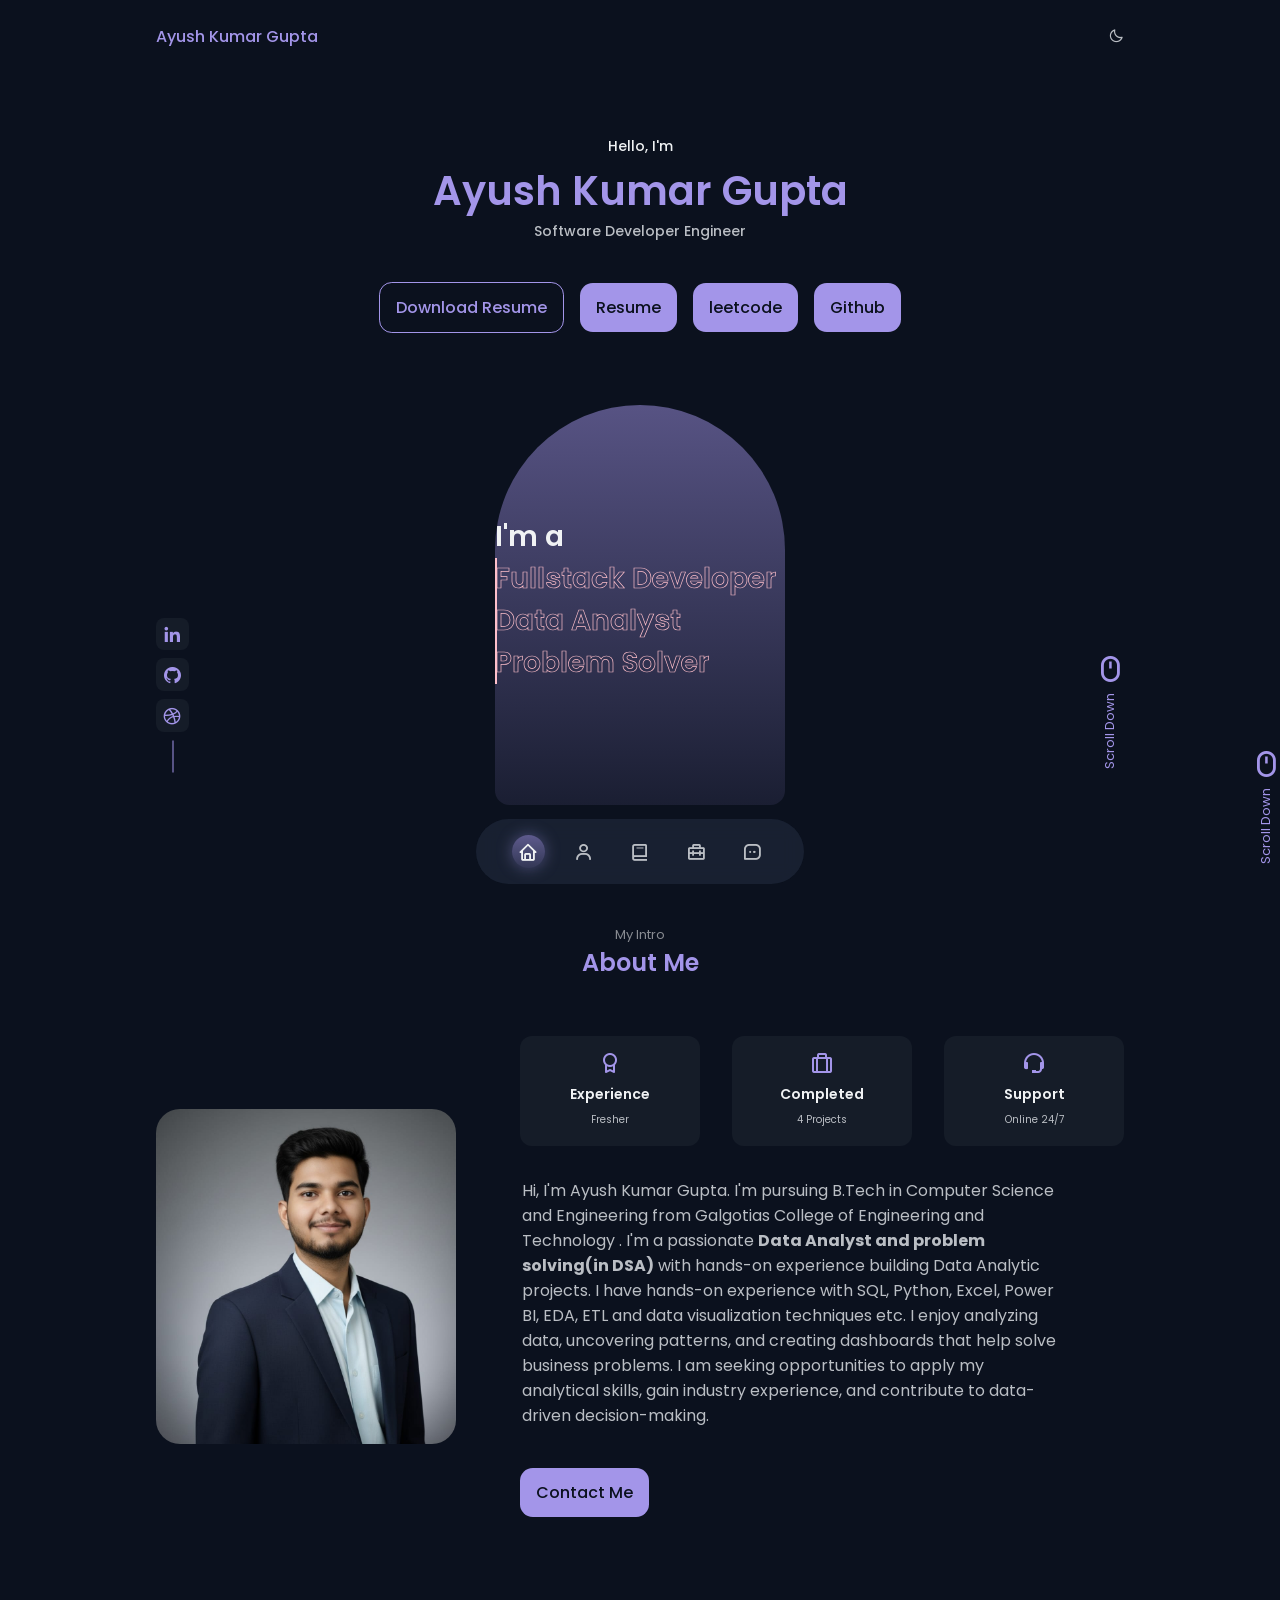
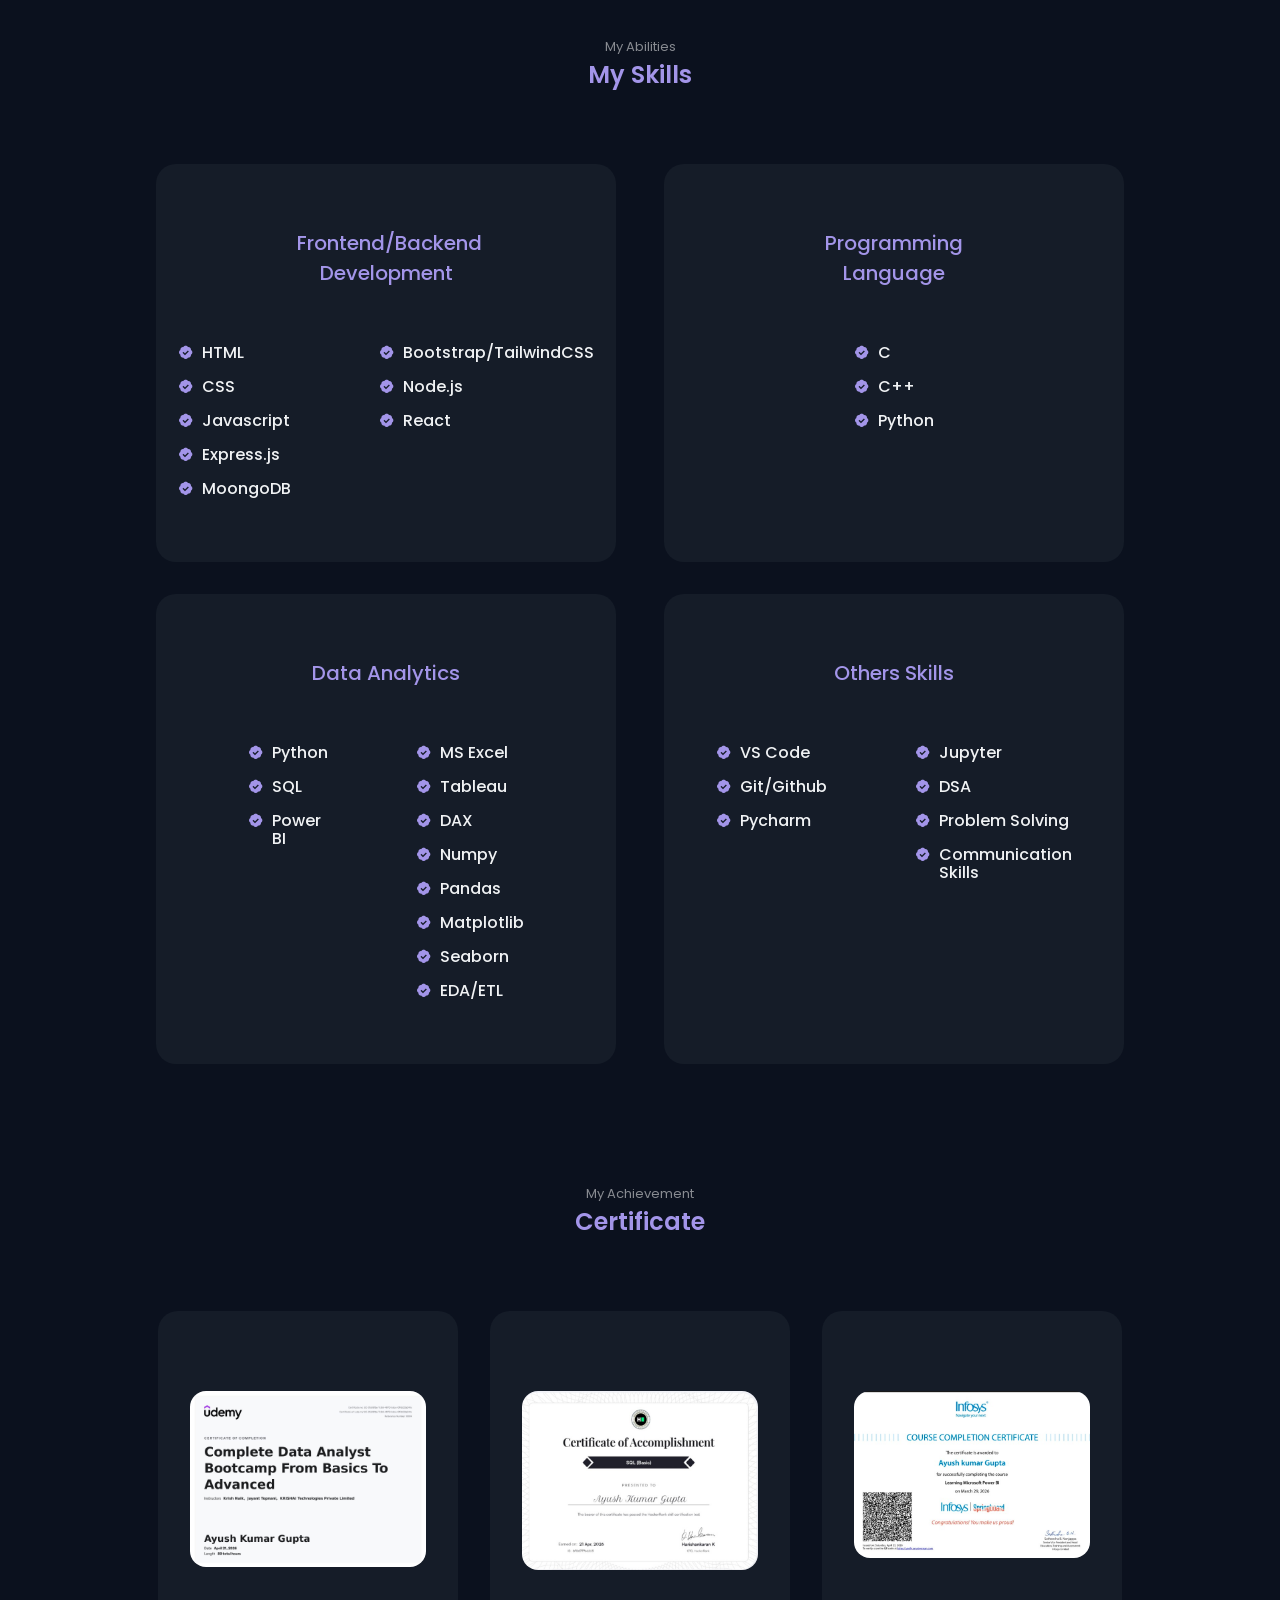
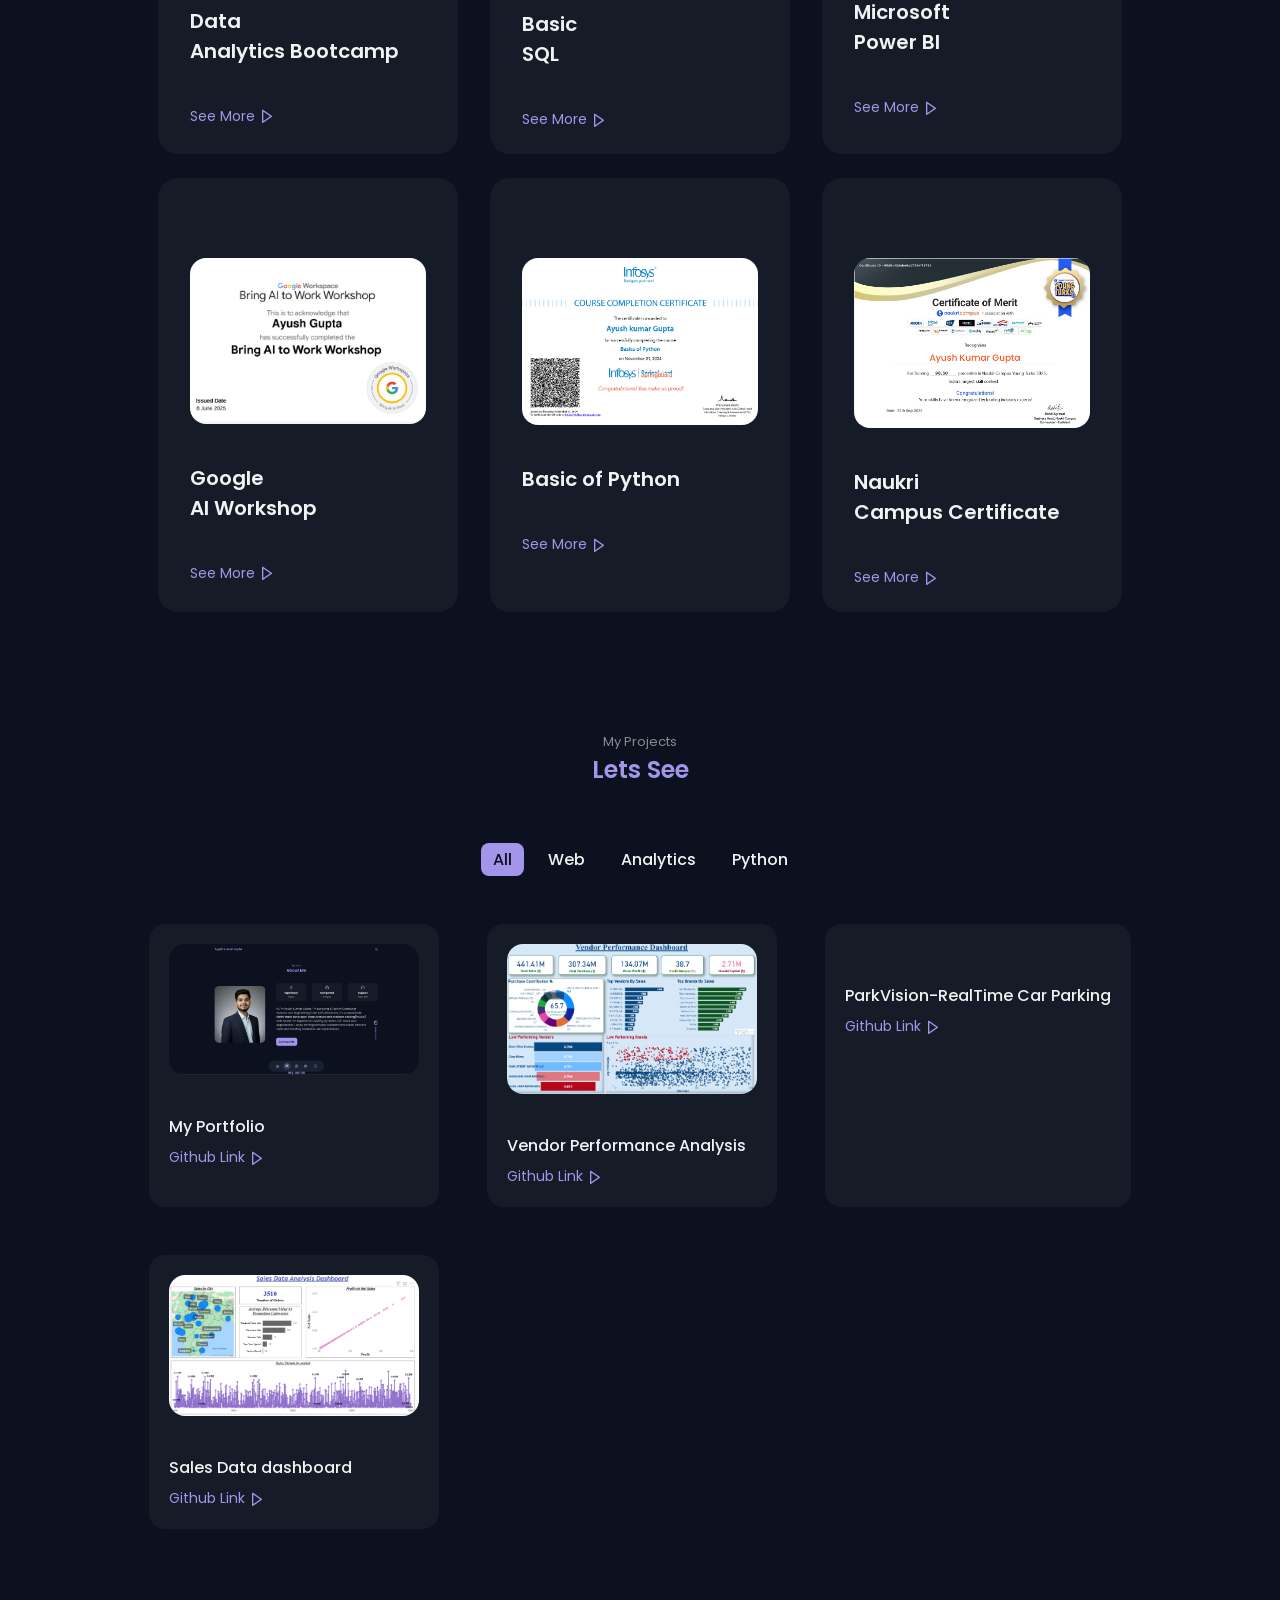
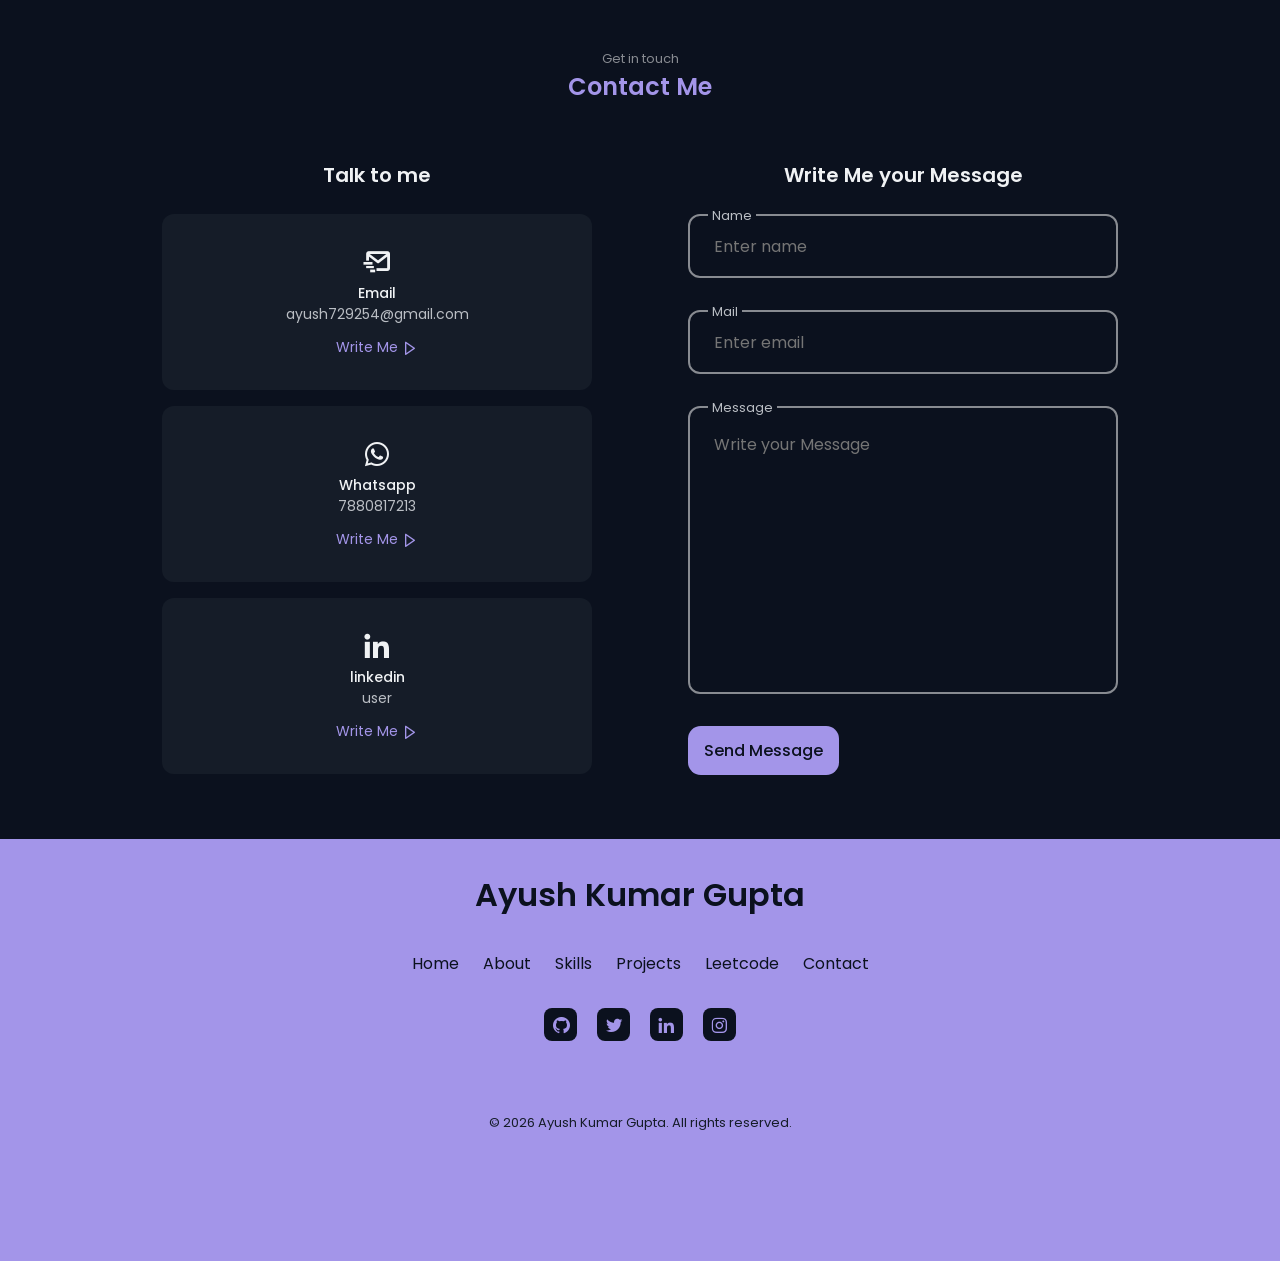
==== commit ba28d5af: "Update index.html" ====
--- a/index.html
+++ b/index.html
@@ -366,6 +366,51 @@
 
                                 <div>
                                     <h3 class="skills__name">DAX</h3>
+                                    
+                                </div>
+                            </div>
+
+                               <div class="skills__data">
+                                <i class='bx bxs-badge-check'></i>
+
+                                <div>
+                                    <h3 class="skills__name">Numpy</h3>
+                                    
+                                </div>
+                            </div>
+
+                               <div class="skills__data">
+                                <i class='bx bxs-badge-check'></i>
+
+                                <div>
+                                    <h3 class="skills__name">Pandas</h3>
+                                    
+                                </div>
+                            </div>
+
+                               <div class="skills__data">
+                                <i class='bx bxs-badge-check'></i>
+
+                                <div>
+                                    <h3 class="skills__name">Matplotlib</h3>
+                                    
+                                </div>
+                            </div>
+
+                               <div class="skills__data">
+                                <i class='bx bxs-badge-check'></i>
+
+                                <div>
+                                    <h3 class="skills__name">Seaborn</h3>
+                                    
+                                </div>
+                            </div>
+
+                               <div class="skills__data">
+                                <i class='bx bxs-badge-check'></i>
+
+                                <div>
+                                    <h3 class="skills__name">EDA/ETL</h3>
                                     
                                 </div>
                             </div>
